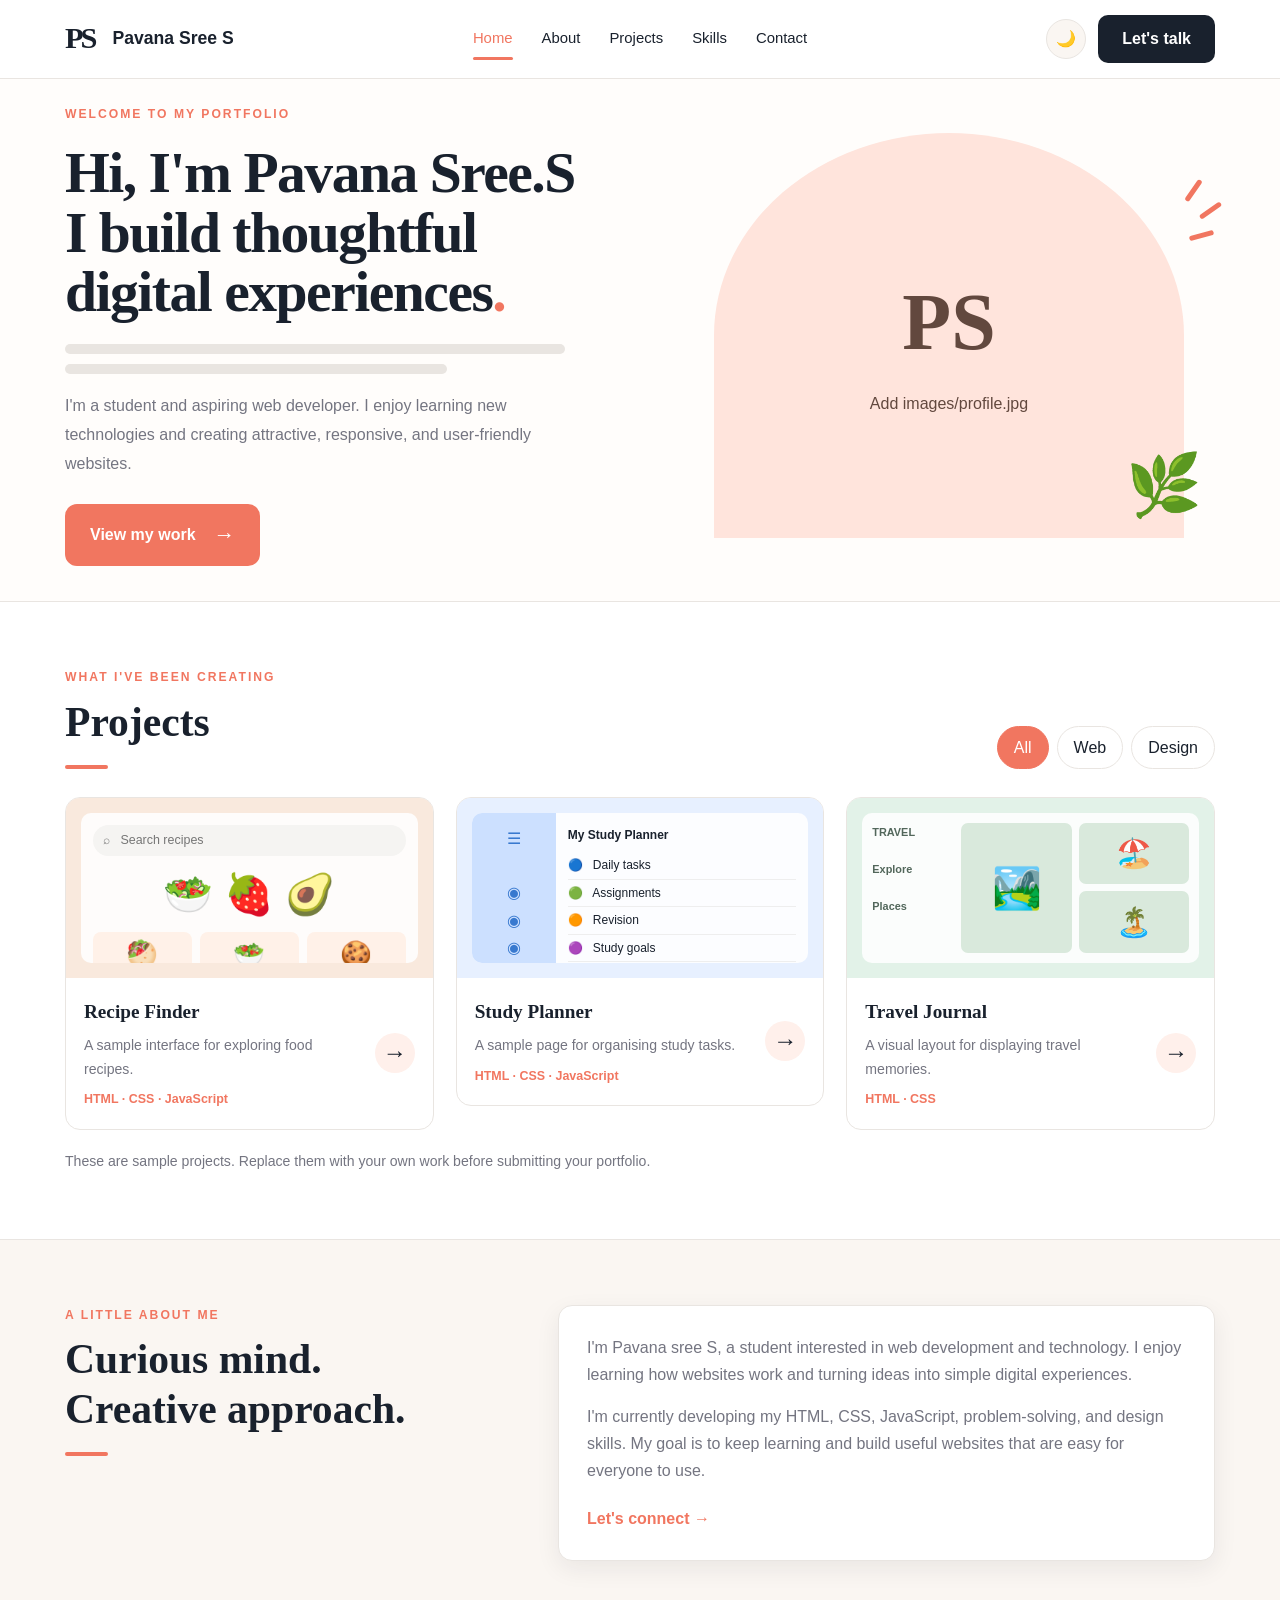
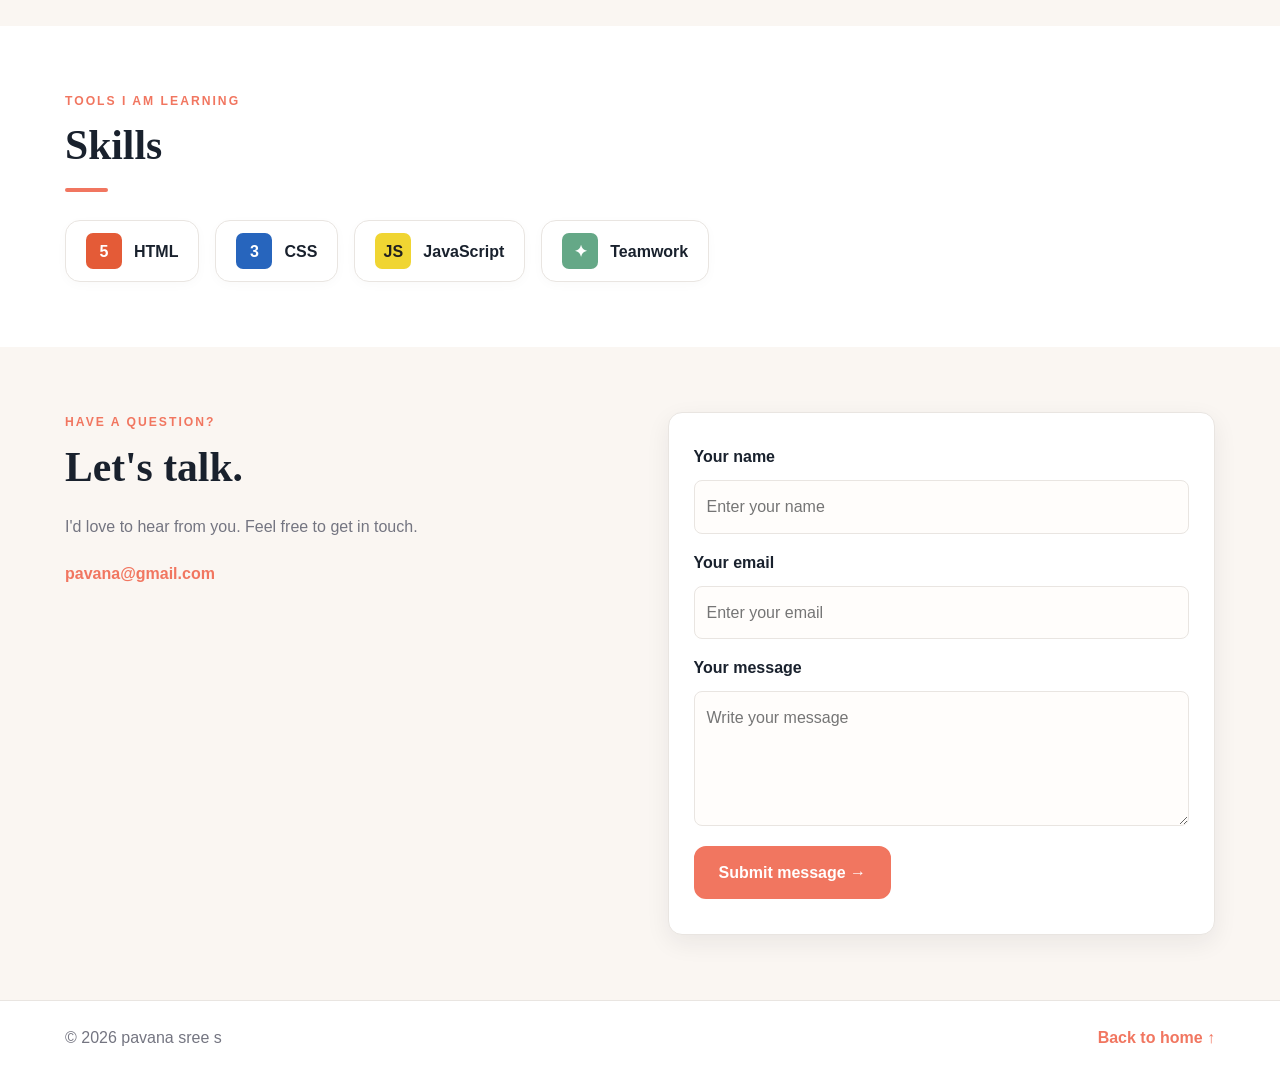
==== index.html @ 16b6152c "Add files via upload" ====
<!DOCTYPE html>
<html lang="en">
<head>
    <meta charset="UTF-8">
    <meta name="viewport" content="width=device-width, initial-scale=1.0">
    <meta name="description" content="Pavana Sree S's personal student portfolio and web development projects">
    <title>Pavana Sree| Portfolio</title>
    <link rel="stylesheet" href="style.css">
    <script src="script.js" defer></script>
</head>
<body>

    <!-- Header -->
    <header class="header">
        <nav class="navbar container">
            <a href="#home" class="brand">
                <span class="brand-mark">PS</span>
                <span>Pavana Sree S</span>
            </a>

            <button class="menu-toggle" id="menuToggle"
                    aria-label="Open navigation menu"
                    aria-expanded="false">☰</button>

            <ul class="nav-links" id="navLinks">
                <li><a href="#home" class="active">Home</a></li>
                <li><a href="#about">About</a></li>
                <li><a href="#projects">Projects</a></li>
                <li><a href="#skills">Skills</a></li>
                <li><a href="#contact">Contact</a></li>
            </ul>

            <div class="nav-actions">
                <button class="theme-toggle" id="themeToggle"
                        aria-label="Switch to dark theme">🌙</button>
                <a href="#contact" class="talk-btn">Let's talk</a>
            </div>
        </nav>
    </header>

    <main>
        <!-- Hero / Profile Section -->
        <section class="hero" id="home">
            <div class="container hero-content">
                <div class="hero-text">
                    <p class="eyebrow">WELCOME TO MY PORTFOLIO</p>

                    <h1>
                        Hi, I'm Pavana Sree.S<br>
                        I build thoughtful<br>
                        digital experiences<span class="hero-dot">.</span>
                    </h1>

                    <div class="hero-lines" aria-hidden="true">
                        <span></span>
                        <span></span>
                    </div>

                    <p class="hero-description">
                        I'm a student and aspiring web developer.
                        I enjoy learning new technologies and creating
                        attractive, responsive, and user-friendly websites.
                    </p>

                    <a href="#projects" class="work-btn">
                        View my work <span>→</span>
                    </a>
                </div>

                <div class="hero-image">
                    <div class="profile-circle"></div>

                    <img src="c:\Users\KGCAS\Documents\portfolio\portfolio image.jpeg"
                         alt="Pavana sree S's profile photo"
                         class="profile-photo"
                         onerror="this.style.display='none';
                         document.getElementById('photoFallback').hidden=false;">

                    <div class="photo-fallback" id="photoFallback" hidden>
                        <span>PS</span>
                        <p>Add images/profile.jpg</p>
                    </div>

                    <span class="decoration decoration-one"></span>
                    <span class="decoration decoration-two"></span>
                    <span class="decoration decoration-three"></span>

                    <div class="plant" aria-hidden="true">🌿</div>
                </div>
            </div>
        </section>

        <!-- Projects Section -->
        <section class="section projects-section" id="projects">
            <div class="container">
                <div class="section-heading">
                    <div>
                        <p class="eyebrow">WHAT I'VE BEEN CREATING</p>
                        <h2>Projects</h2>
                        <span class="heading-line"></span>
                    </div>

                    <div class="project-filters" aria-label="Filter projects">
                        <button class="filter-btn active"
                                data-filter="all" aria-pressed="true">All</button>
                        <button class="filter-btn"
                                data-filter="web" aria-pressed="false">Web</button>
                        <button class="filter-btn"
                                data-filter="design" aria-pressed="false">Design</button>
                    </div>
                </div>

                <div class="projects-grid">
                    <article class="project-card" data-category="web">
                        <div class="project-art recipe-art">
                            <div class="mock-window">
                                <span class="mock-search">⌕ &nbsp; Search recipes</span>
                                <div class="food-emoji">🥗 🍓 🥑</div>
                                <div class="food-row">
                                    <span>🥙</span><span>🥗</span><span>🍪</span>
                                </div>
                            </div>
                        </div>

                        <div class="project-info">
                            <div>
                                <h3>Recipe Finder</h3>
                                <p>A sample interface for exploring food recipes.</p>
                                <p class="tools">HTML · CSS · JavaScript</p>
                            </div>
                            <button class="project-arrow details-btn"
                                    aria-label="Show Recipe Finder details"
                                    aria-expanded="false">→</button>
                            <p class="extra-details" hidden>
                                I practised creating a search-style layout,
                                arranging content, and designing recipe cards.
                            </p>
                        </div>
                    </article>

                    <article class="project-card" data-category="web">
                        <div class="project-art study-art">
                            <div class="planner-window">
                                <div class="planner-sidebar">☰<br><br>◉<br>◉<br>◉</div>
                                <div class="planner-content">
                                    <span>My Study Planner</span>
                                    <p>🔵 &nbsp; Daily tasks</p>
                                    <p>🟢 &nbsp; Assignments</p>
                                    <p>🟠 &nbsp; Revision</p>
                                    <p>🟣 &nbsp; Study goals</p>
                                </div>
                            </div>
                        </div>

                        <div class="project-info">
                            <div>
                                <h3>Study Planner</h3>
                                <p>A sample page for organising study tasks.</p>
                                <p class="tools">HTML · CSS · JavaScript</p>
                            </div>
                            <button class="project-arrow details-btn"
                                    aria-label="Show Study Planner details"
                                    aria-expanded="false">→</button>
                            <p class="extra-details" hidden>
                                I practised organising information into a
                                clean dashboard-style interface.
                            </p>
                        </div>
                    </article>

                    <article class="project-card" data-category="design">
                        <div class="project-art travel-art">
                            <div class="travel-window">
                                <aside>TRAVEL<br><br>Explore<br><br>Places</aside>
                                <div class="travel-photos">
                                    <span>🏞️</span>
                                    <span>🏖️</span>
                                    <span>🏝️</span>
                                </div>
                            </div>
                        </div>

                        <div class="project-info">
                            <div>
                                <h3>Travel Journal</h3>
                                <p>A visual layout for displaying travel memories.</p>
                                <p class="tools">HTML · CSS</p>
                            </div>
                            <button class="project-arrow details-btn"
                                    aria-label="Show Travel Journal details"
                                    aria-expanded="false">→</button>
                            <p class="extra-details" hidden>
                                I practised using visual sections, spacing,
                                colors, and responsive card layouts.
                            </p>
                        </div>
                    </article>
                </div>

                <p class="project-note">
                    These are sample projects. Replace them with your own work
                    before submitting your portfolio.
                </p>
            </div>
        </section>

        <!-- About Section -->
        <section class="section about-section" id="about">
            <div class="container about-layout">
                <div>
                    <p class="eyebrow">A LITTLE ABOUT ME</p>
                    <h2>Curious mind.<br>Creative approach.</h2>
                    <span class="heading-line"></span>
                </div>

                <div class="about-card">
                    <p>
                        I'm Pavana sree S, a student interested in web development
                        and technology. I enjoy learning how websites work
                        and turning ideas into simple digital experiences.
                    </p>
                    <p>
                        I'm currently developing my HTML, CSS, JavaScript,
                        problem-solving, and design skills. My goal is to
                        keep learning and build useful websites that are
                        easy for everyone to use.
                    </p>
                    <a href="#contact" class="text-link">Let's connect →</a>
                </div>
            </div>
        </section>

        <!-- Skills Section -->
        <section class="section skills-section" id="skills">
            <div class="container">
                <p class="eyebrow">TOOLS I AM LEARNING</p>
                <h2>Skills</h2>
                <span class="heading-line"></span>

                <div class="skills-list">
                    <div class="skill-pill">
                        <span class="skill-icon html-icon">5</span>
                        <span>HTML</span>
                    </div>

                    <div class="skill-pill">
                        <span class="skill-icon css-icon">3</span>
                        <span>CSS</span>
                    </div>

                    <div class="skill-pill">
                        <span class="skill-icon js-icon">JS</span>
                        <span>JavaScript</span>
                    </div>

                    <div class="skill-pill">
                        <span class="skill-icon teamwork-icon">✦</span>
                        <span>Teamwork</span>
                    </div>
                </div>
            </div>
        </section>

        <!-- Contact Section -->
        <section class="section contact-section" id="contact">
            <div class="container contact-layout">
                <div>
                    <p class="eyebrow">HAVE A QUESTION?</p>
                    <h2>Let's talk.</h2>
                    <p class="contact-intro">
                        I'd love to hear from you. Feel free to get in touch.
                    </p>

                    <a class="email-link"
                       href="mailto:pavana@gmail.com">
                        pavana@gmail.com
                    </a>
                </div>

                <form class="contact-form" id="contactForm">
                    <label for="name">Your name</label>
                    <input id="name" name="name" type="text"
                           placeholder="Enter your name" required>

                    <label for="email">Your email</label>
                    <input id="email" name="email" type="email"
                           placeholder="Enter your email" required>

                    <label for="message">Your message</label>
                    <textarea id="message" name="message" rows="4"
                              placeholder="Write your message"
                              required></textarea>

                    <button class="work-btn" type="submit">
                        Submit message →
                    </button>

                    <p id="formMessage" role="status" aria-live="polite"></p>
                </form>
            </div>
        </section>
    </main>

    <!-- Footer -->
    <footer class="footer">
        <div class="container footer-content">
            <p>© <span id="year"></span> pavana sree s</p>
            <a href="#home">Back to home ↑</a>
        </div>
    </footer>

    <!-- Back to Top -->
    <button id="backToTop" class="back-to-top"
            aria-label="Back to top" title="Back to top">↑</button>

</body>
</html>
---- style.css ----
/* ===== COLOR SETTINGS ===== */
:root {
    --primary: #f17660;
    --primary-dark: #df624d;
    --background: #fffdfb;
    --surface: #ffffff;
    --soft: #faf6f2;
    --text: #19212d;
    --muted: #747581;
    --border: #e9e5e1;
    --shadow: 0 8px 25px rgba(32, 28, 40, 0.07);
}

* {
    margin: 0;
    padding: 0;
    box-sizing: border-box;
    scroll-behavior: smooth;
}

body {
    font-family: Arial, Helvetica, sans-serif;
    color: var(--text);
    background: var(--background);
    line-height: 1.7;
}

a {
    color: inherit;
    text-decoration: none;
}

button,
input,
textarea {
    font: inherit;
}

button,
a {
    -webkit-tap-highlight-color: transparent;
}

button:focus-visible,
a:focus-visible,
input:focus-visible,
textarea:focus-visible {
    outline: 3px solid #b5a2ff;
    outline-offset: 4px;
}

.container {
    width: min(1150px, 90%);
    margin: 0 auto;
}

.section {
    padding: 65px 0;
    scroll-margin-top: 90px;
}

.eyebrow {
    color: var(--primary);
    font-size: 0.76rem;
    font-weight: 700;
    letter-spacing: 2px;
    margin-bottom: 10px;
}

h2 {
    font-family: Georgia, "Times New Roman", serif;
    font-size: clamp(2rem, 4vw, 2.6rem);
    line-height: 1.2;
}

.heading-line {
    display: block;
    height: 4px;
    width: 43px;
    border-radius: 10px;
    background: var(--primary);
    margin-top: 17px;
}

/* ===== HEADER AND NAVIGATION ===== */
.header {
    position: sticky;
    top: 0;
    z-index: 100;
    background: var(--surface);
    border-bottom: 1px solid var(--border);
}

.navbar {
    min-height: 78px;
    display: flex;
    align-items: center;
    justify-content: space-between;
    gap: 20px;
}

.brand {
    display: flex;
    align-items: center;
    gap: 13px;
    font-weight: 700;
    font-size: 1.1rem;
    white-space: nowrap;
}

.brand-mark {
    font-family: Georgia, serif;
    font-size: 1.9rem;
    letter-spacing: -3px;
    padding-right: 5px;
}

.nav-links {
    display: flex;
    align-items: center;
    gap: 29px;
    list-style: none;
}

.nav-links a {
    position: relative;
    display: inline-block;
    color: var(--text);
    font-size: 0.93rem;
    padding: 10px 0;
    transition: color 0.2s;
}

.nav-links a:hover,
.nav-links a.active {
    color: var(--primary);
}

.nav-links a.active::after {
    content: "";
    position: absolute;
    left: 0;
    bottom: 2px;
    width: 100%;
    height: 3px;
    background: var(--primary);
    border-radius: 5px;
}

.nav-actions {
    display: flex;
    align-items: center;
    gap: 12px;
}

.theme-toggle {
    width: 40px;
    height: 40px;
    border: 1px solid var(--border);
    background: var(--soft);
    border-radius: 50%;
    cursor: pointer;
}

.talk-btn {
    display: inline-block;
    background: var(--text);
    color: white;
    padding: 10px 24px;
    border-radius: 10px;
    font-weight: 600;
    white-space: nowrap;
}

.talk-btn:hover {
    background: var(--primary);
}

.menu-toggle {
    display: none;
    border: 1px solid var(--border);
    border-radius: 8px;
    background: var(--soft);
    color: var(--text);
    padding: 7px 12px;
    cursor: pointer;
}

/* ===== HERO / PROFILE ===== */
.hero {
    padding: 25px 0 35px;
    overflow: hidden;
    background: var(--background);
}

.hero-content {
    display: grid;
    grid-template-columns: 1.05fr 0.95fr;
    align-items: center;
    gap: 30px;
    min-height: 390px;
}

.hero-text {
    position: relative;
    z-index: 2;
}

.hero-text h1 {
    font-family: Georgia, "Times New Roman", serif;
    font-size: clamp(2.5rem, 4.5vw, 4rem);
    line-height: 1.04;
    letter-spacing: -1.5px;
    margin: 18px 0;
    color: var(--text);
}

.hero-dot {
    color: var(--primary);
}

.hero-lines {
    display: flex;
    flex-direction: column;
    gap: 10px;
    margin: 22px 0 15px;
}

.hero-lines span {
    display: block;
    height: 10px;
    background: var(--border);
    border-radius: 10px;
}

.hero-lines span:first-child {
    width: 85%;
}

.hero-lines span:last-child {
    width: 65%;
}

.hero-description {
    max-width: 480px;
    color: var(--muted);
    margin: 18px 0 25px;
    line-height: 1.8;
}

.work-btn {
    display: inline-flex;
    align-items: center;
    justify-content: center;
    gap: 18px;
    border: 2px solid var(--primary);
    border-radius: 12px;
    background: var(--primary);
    color: white;
    padding: 11px 23px;
    font-weight: 700;
    cursor: pointer;
    transition: background 0.2s, transform 0.2s;
}

.work-btn:hover {
    background: var(--primary-dark);
    border-color: var(--primary-dark);
    transform: translateY(-2px);
}

.work-btn span {
    font-size: 1.35rem;
}

.hero-image {
    position: relative;
    justify-self: center;
    width: min(100%, 470px);
    height: 405px;
    overflow: visible;
}

.profile-circle {
    position: absolute;
    inset: 0;
    border-radius: 50% 50% 0 0;
    background: #ffe4dc;
}

.profile-photo {
    position: absolute;
    bottom: 0;
    left: 50%;
    transform: translateX(-50%);
    width: 100%;
    height: 100%;
    object-fit: cover;
    object-position: center top;
    border-radius: 50% 50% 0 0;
}

.photo-fallback {
    position: absolute;
    inset: 0;
    z-index: 2;
    display: flex;
    flex-direction: column;
    justify-content: center;
    align-items: center;
    text-align: center;
    border-radius: 50% 50% 0 0;
    color: #62483e;
}

.photo-fallback[hidden] {
    display: none;
}

.photo-fallback span {
    font-family: Georgia, serif;
    font-size: 5rem;
    font-weight: bold;
}

.decoration {
    position: absolute;
    top: 45px;
    right: -12px;
    width: 5px;
    height: 25px;
    border-radius: 5px;
    background: var(--primary);
    transform: rotate(35deg);
}

.decoration-two {
    top: 65px;
    right: -29px;
    transform: rotate(55deg);
}

.decoration-three {
    top: 90px;
    right: -20px;
    transform: rotate(75deg);
}

.plant {
    position: absolute;
    right: -18px;
    bottom: 0;
    font-size: 3.8rem;
    z-index: 3;
}

/* ===== PROJECTS ===== */
.projects-section {
    background: var(--surface);
    border-top: 1px solid var(--border);
    border-bottom: 1px solid var(--border);
}

.section-heading {
    display: flex;
    align-items: end;
    justify-content: space-between;
    flex-wrap: wrap;
    gap: 20px;
    margin-bottom: 28px;
}

.section-heading h2,
.skills-section h2 {
    margin-top: 4px;
}

.project-filters {
    display: flex;
    flex-wrap: wrap;
    gap: 8px;
}

.filter-btn {
    padding: 7px 16px;
    border: 1px solid var(--border);
    border-radius: 25px;
    color: var(--text);
    background: var(--surface);
    cursor: pointer;
}

.filter-btn:hover,
.filter-btn.active {
    background: var(--primary);
    color: white;
    border-color: var(--primary);
}

.projects-grid {
    display: grid;
    grid-template-columns: repeat(3, minmax(0, 1fr));
    gap: 22px;
    align-items: start;
}

.project-card {
    min-width: 0;
    overflow: hidden;
    border-radius: 15px;
    background: var(--surface);
    border: 1px solid var(--border);
    transition: transform 0.2s, box-shadow 0.2s;
}

.project-card:hover {
    transform: translateY(-4px);
    box-shadow: var(--shadow);
}

.project-card[hidden] {
    display: none;
}

.project-art {
    height: 180px;
    padding: 15px;
    display: grid;
    place-items: center;
    overflow: hidden;
}

.recipe-art {
    background: #f9e9dd;
}

.study-art {
    background: #e7f0ff;
}

.travel-art {
    background: #e2f2e8;
}

.mock-window,
.planner-window,
.travel-window {
    width: 100%;
    height: 100%;
    background: rgba(255, 255, 255, 0.88);
    border-radius: 10px;
    overflow: hidden;
}

.mock-window {
    padding: 12px;
}

.mock-search {
    display: block;
    padding: 5px 10px;
    color: #767676;
    background: #f5f4f2;
    border-radius: 20px;
    font-size: 0.78rem;
}

.food-emoji {
    font-size: 2.5rem;
    text-align: center;
    padding: 4px;
}

.food-row {
    display: flex;
    justify-content: space-between;
    gap: 8px;
}

.food-row span {
    display: grid;
    place-items: center;
    flex: 1;
    min-height: 45px;
    background: #fff1e8;
    border-radius: 8px;
    font-size: 1.6rem;
}

.planner-window {
    display: flex;
}

.planner-sidebar {
    width: 25%;
    padding: 12px 8px;
    color: #3879cf;
    background: #cce0ff;
    text-align: center;
}

.planner-content {
    flex: 1;
    padding: 12px;
    font-size: 0.75rem;
}

.planner-content > span {
    display: block;
    font-weight: bold;
    margin-bottom: 7px;
}

.planner-content p {
    padding: 3px 0;
    border-bottom: 1px solid #eeeeee;
}

.travel-window {
    display: flex;
    padding: 10px;
    gap: 10px;
}

.travel-window aside {
    width: 25%;
    color: #52675b;
    font-size: 0.68rem;
    font-weight: bold;
}

.travel-photos {
    flex: 1;
    display: grid;
    grid-template-columns: 1fr 1fr;
    grid-template-rows: 1fr 1fr;
    gap: 7px;
}

.travel-photos span {
    display: grid;
    place-items: center;
    border-radius: 7px;
    background: #d9e9dc;
    font-size: 1.8rem;
}

.travel-photos span:first-child {
    grid-row: span 2;
    font-size: 2.5rem;
}

.project-info {
    display: grid;
    grid-template-columns: minmax(0, 1fr) auto;
    gap: 10px;
    align-items: center;
    padding: 18px;
}

.project-info h3 {
    font-family: Georgia, "Times New Roman", serif;
    font-size: 1.2rem;
    margin-bottom: 5px;
}

.project-info p {
    color: var(--muted);
    font-size: 0.88rem;
}

.project-info .tools {
    color: var(--primary);
    font-size: 0.78rem;
    font-weight: bold;
    margin-top: 8px;
}

.project-arrow {
    width: 40px;
    height: 40px;
    flex-shrink: 0;
    border: none;
    border-radius: 50%;
    background: #fff0eb;
    color: var(--text);
    font-size: 1.5rem;
    cursor: pointer;
}

.project-arrow:hover {
    background: var(--primary);
    color: white;
}

.extra-details {
    grid-column: 1 / -1;
    padding-top: 10px;
    border-top: 1px solid var(--border);
}

.project-note {
    margin-top: 20px;
    color: var(--muted);
    font-size: 0.88rem;
}

/* ===== ABOUT ===== */
.about-section {
    background: var(--soft);
}

.about-layout {
    display: grid;
    grid-template-columns: 0.8fr 1.2fr;
    gap: 55px;
    align-items: start;
}

.about-layout h2 {
    margin-bottom: 10px;
}

.about-card {
    padding: 28px;
    border: 1px solid var(--border);
    background: var(--surface);
    border-radius: 14px;
    box-shadow: var(--shadow);
}

.about-card p {
    color: var(--muted);
    margin-bottom: 15px;
}

.text-link {
    display: inline-block;
    margin-top: 5px;
    color: var(--primary);
    font-weight: bold;
}

/* ===== SKILLS ===== */
.skills-section {
    background: var(--surface);
}

.skills-section .heading-line {
    margin-bottom: 28px;
}

.skills-list {
    display: flex;
    flex-wrap: wrap;
    gap: 16px;
}

.skill-pill {
    display: inline-flex;
    align-items: center;
    gap: 12px;
    padding: 12px 20px;
    border: 1px solid var(--border);
    border-radius: 15px;
    background: var(--surface);
    font-weight: bold;
    box-shadow: 0 3px 12px rgba(0, 0, 0, 0.025);
}

.skill-icon {
    width: 36px;
    height: 36px;
    display: grid;
    place-items: center;
    border-radius: 7px;
    color: white;
    font-weight: bold;
}

.html-icon {
    background: #e45b37;
}

.css-icon {
    background: #2765bd;
}

.js-icon {
    background: #f0d532;
    color: #202020;
}

.teamwork-icon {
    background: #65a887;
}

/* ===== CONTACT ===== */
.contact-section {
    background: var(--soft);
}

.contact-layout {
    display: grid;
    grid-template-columns: 1fr 1fr;
    gap: 55px;
    align-items: start;
}

.contact-intro {
    color: var(--muted);
    margin: 20px 0;
}

.email-link {
    color: var(--primary);
    font-weight: bold;
    overflow-wrap: anywhere;
}

.contact-form {
    display: grid;
    gap: 10px;
    padding: 25px;
    background: var(--surface);
    border: 1px solid var(--border);
    border-radius: 14px;
    box-shadow: var(--shadow);
}

.contact-form label {
    font-weight: bold;
    margin-top: 5px;
}

.contact-form input,
.contact-form textarea {
    width: 100%;
    min-width: 0;
    padding: 12px;
    color: var(--text);
    background: var(--background);
    border: 1px solid var(--border);
    border-radius: 8px;
}

.contact-form textarea {
    resize: vertical;
}

.contact-form .work-btn {
    justify-self: start;
    margin-top: 10px;
}

#formMessage {
    color: var(--primary);
    font-size: 0.9rem;
}

/* ===== FOOTER ===== */
.footer {
    padding: 23px 0;
    background: var(--surface);
    border-top: 1px solid var(--border);
}

.footer-content {
    display: flex;
    align-items: center;
    justify-content: space-between;
    gap: 15px;
}

.footer p {
    color: var(--muted);
}

.footer a {
    color: var(--primary);
    font-weight: bold;
}

/* ===== BACK TO TOP ===== */
.back-to-top {
    position: fixed;
    right: 22px;
    bottom: 22px;
    z-index: 99;
    width: 48px;
    height: 48px;
    display: grid;
    place-items: center;
    border: none;
    border-radius: 50%;
    background: var(--primary);
    color: white;
    font-size: 1.6rem;
    cursor: pointer;
    box-shadow: var(--shadow);
    opacity: 0;
    visibility: hidden;
    transform: translateY(10px);
    transition: opacity 0.2s, transform 0.2s;
}

.back-to-top.show {
    opacity: 1;
    visibility: visible;
    transform: translateY(0);
}

.back-to-top:hover {
    background: var(--primary-dark);
}

/* ===== DARK THEME ===== */
body.dark-theme {
    --background: #171720;
    --surface: #22222e;
    --soft: #1c1c28;
    --text: #f4f1f7;
    --muted: #c0bdcb;
    --border: #3a3948;
    --shadow: 0 8px 25px rgba(0, 0, 0, 0.18);
}

body.dark-theme .hero {
    background: var(--background);
}

body.dark-theme .profile-circle {
    background: #453039;
}

body.dark-theme .hero-lines span {
    background: #393744;
}

body.dark-theme .project-art {
    filter: brightness(0.9);
}

body.dark-theme .project-arrow {
    background: #39313b;
    color: white;
}

/* ===== TABLET ===== */
@media (max-width: 900px) {
    .nav-links {
        gap: 15px;
    }

    .hero-content {
        grid-template-columns: 1.1fr 0.9fr;
        gap: 20px;
    }

    .hero-text h1 {
        font-size: clamp(2.2rem, 5vw, 3.3rem);
    }

    .hero-image {
        height: 330px;
    }

    .projects-grid {
        grid-template-columns: repeat(2, minmax(0, 1fr));
    }

    .about-layout,
    .contact-layout {
        gap: 30px;
    }
}

/* ===== MOBILE ===== */
@media (max-width: 650px) {
    .container {
        width: 90%;
    }

    .section {
        padding: 50px 0;
    }

    .navbar {
        min-height: 70px;
        flex-wrap: wrap;
        gap: 10px;
        padding: 10px 0;
    }

    .brand {
        font-size: 1rem;
        gap: 8px;
    }

    .brand-mark {
        font-size: 1.6rem;
    }

    .menu-toggle {
        display: inline-block;
        margin-left: auto;
    }

    .nav-actions {
        gap: 7px;
    }

    .talk-btn {
        display: none;
    }

    .nav-links {
        order: 4;
        display: none;
        flex-direction: column;
        align-items: stretch;
        width: 100%;
        gap: 0;
        padding: 8px 0;
        border-top: 1px solid var(--border);
    }

    .nav-links.open {
        display: flex;
    }

    .nav-links a {
        display: block;
        padding: 10px 5px;
    }

    .nav-links a.active::after {
        display: none;
    }

    .hero {
        padding: 28px 0 40px;
    }

    .hero-content {
        grid-template-columns: 1fr;
        gap: 28px;
    }

    .hero-image {
        grid-row: 1;
        width: min(100%, 300px);
        height: 285px;
    }

    .hero-text h1 {
        font-size: clamp(2.1rem, 8.5vw, 3.1rem);
        letter-spacing: -1px;
    }

    .hero-description {
        font-size: 0.95rem;
    }

    .decoration {
        right: -5px;
    }

    .decoration-two {
        right: -18px;
    }

    .decoration-three {
        right: -12px;
    }

    .plant {
        right: -12px;
        font-size: 2.8rem;
    }

    .section-heading {
        align-items: start;
        flex-direction: column;
    }

    .projects-grid {
        grid-template-columns: 1fr;
    }

    .project-art {
        height: 190px;
    }

    .about-layout,
    .contact-layout {
        grid-template-columns: 1fr;
        gap: 25px;
    }

    .about-card,
    .contact-form {
        padding: 20px;
    }

    .skills-list {
        gap: 10px;
    }

    .skill-pill {
        padding: 9px 12px;
        gap: 8px;
        font-size: 0.9rem;
    }

    .skill-icon {
        width: 31px;
        height: 31px;
    }

    .footer-content {
        flex-direction: column;
        text-align: center;
    }
}

/* ===== SMALL MOBILE ===== */
@media (max-width: 360px) {
    .brand {
        font-size: 0.9rem;
    }

    .theme-toggle {
        width: 35px;
        height: 35px;
    }

    .hero-text h1 {
        font-size: 2rem;
    }

    .project-info {
        padding: 13px;
    }
}

/* ===== REDUCED MOTION ===== */
@media (prefers-reduced-motion: reduce) {
    *,
    *::before,
    *::after {
        scroll-behavior: auto !important;
        transition: none !important;
        animation: none !important;
    }
}
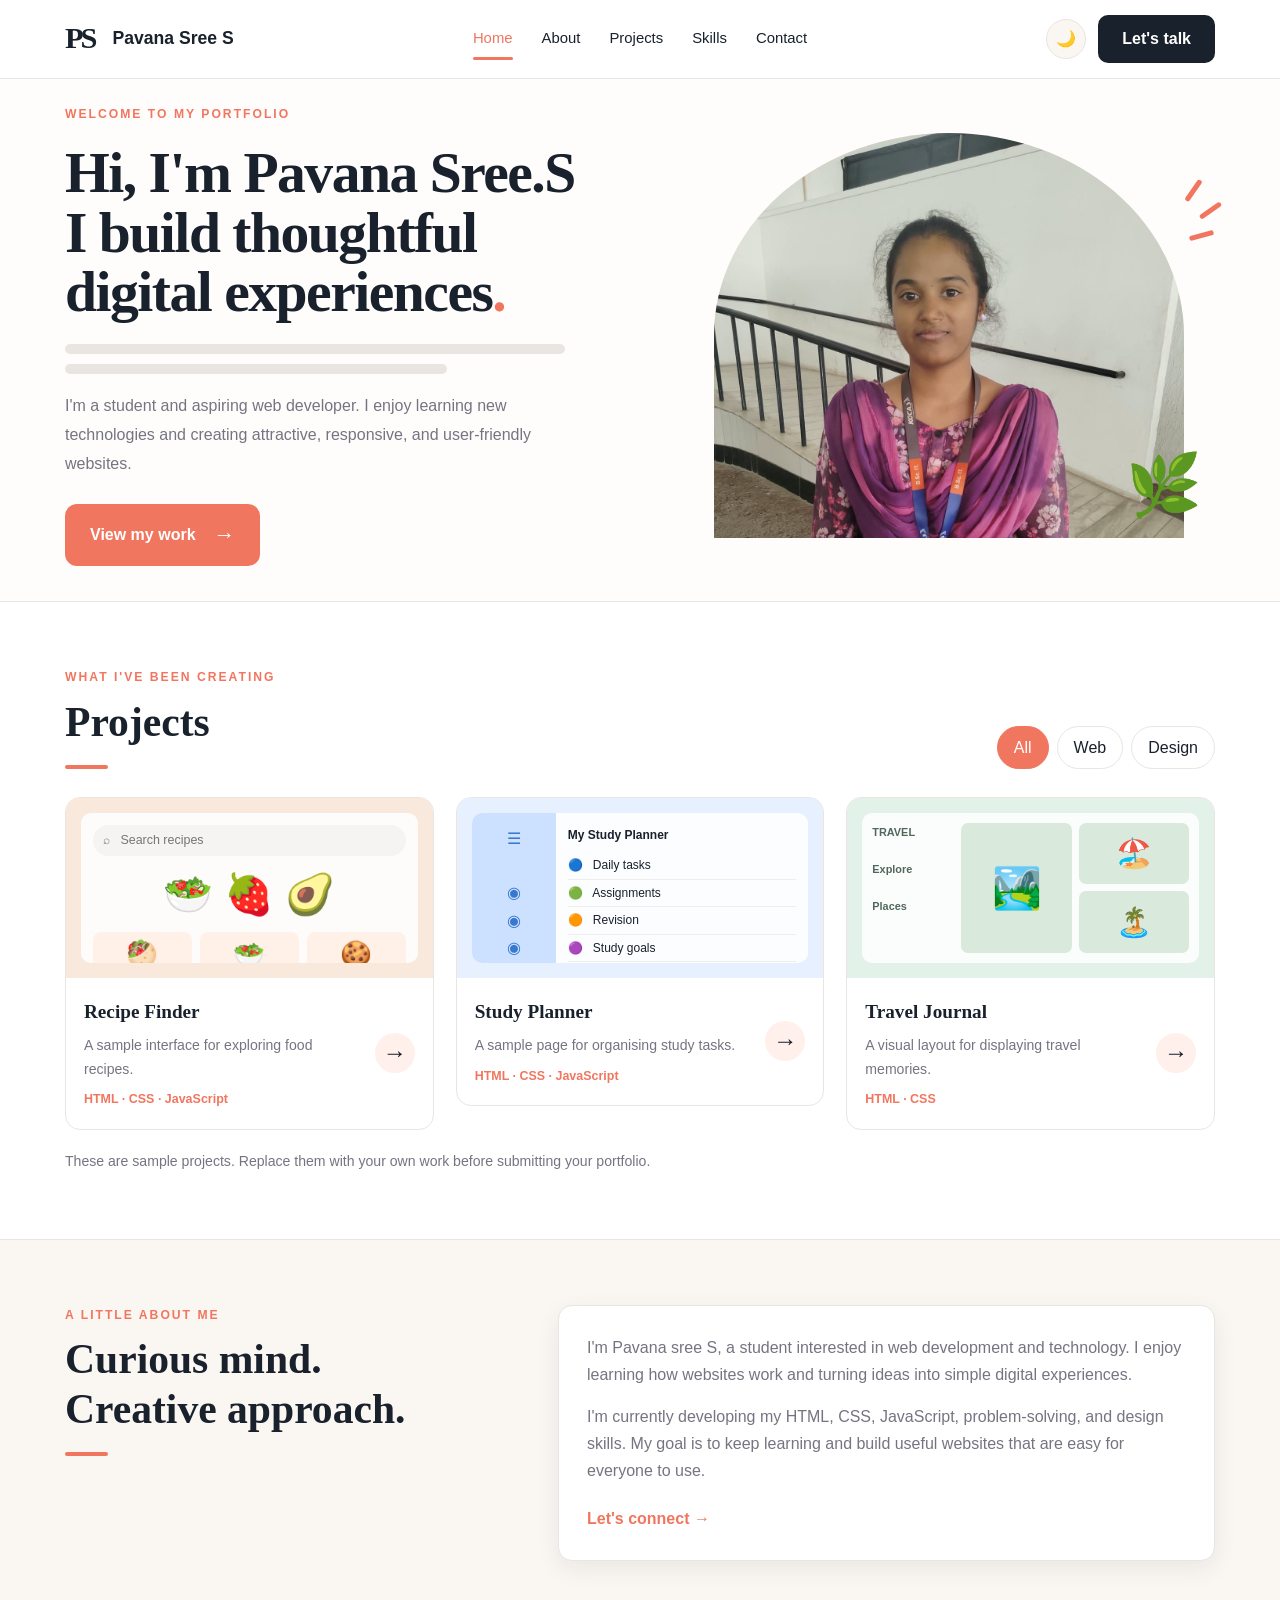
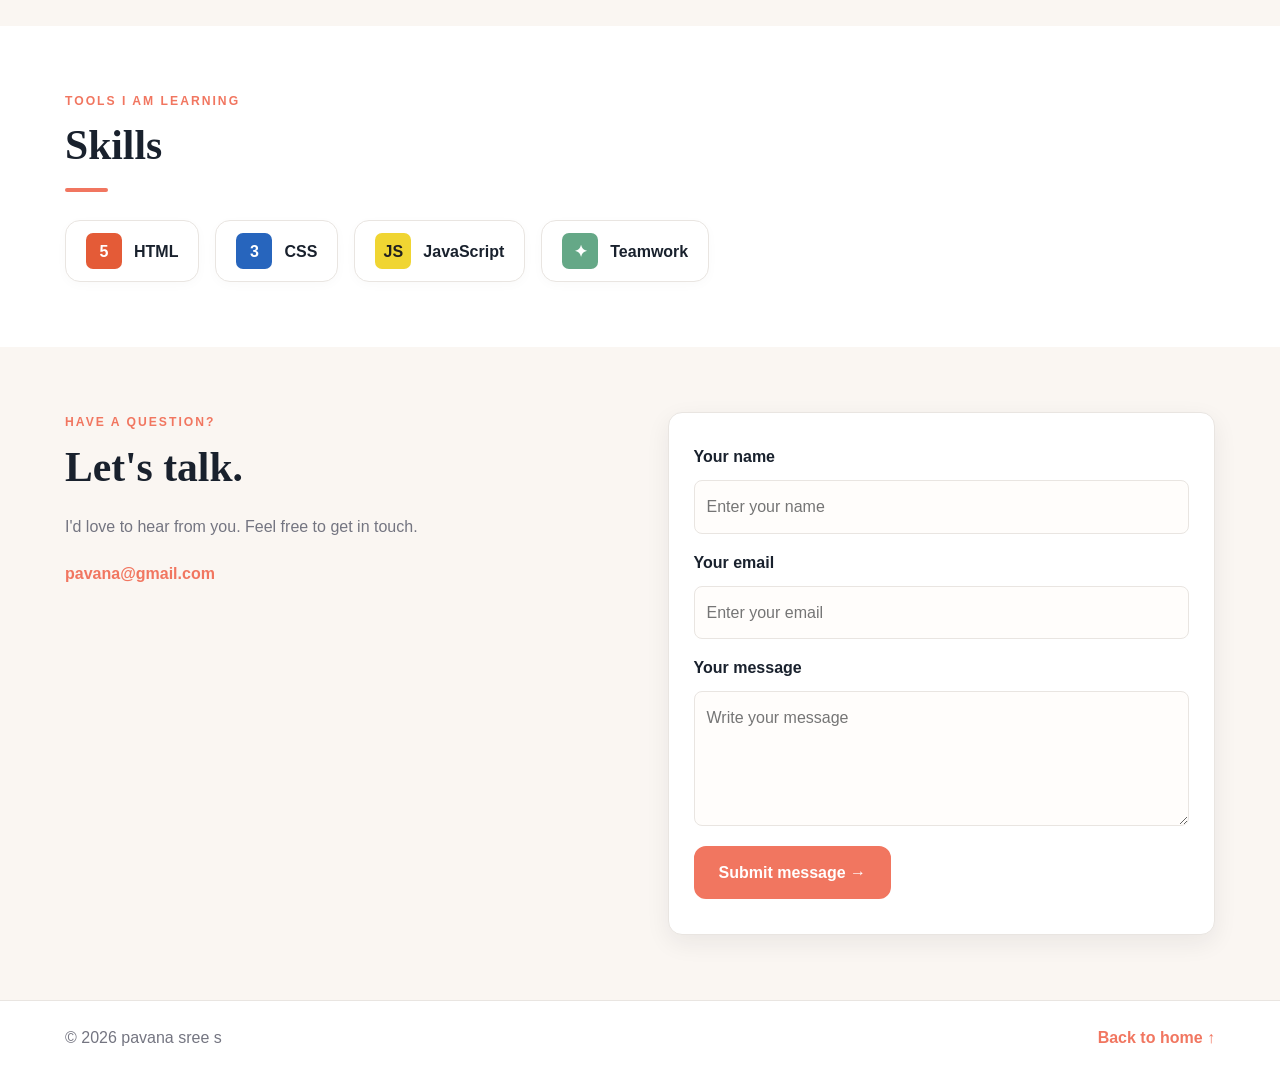
==== commit e5a3e71e: "Add files via upload" ====
--- a/index.html
+++ b/index.html
@@ -70,7 +70,7 @@
                 <div class="hero-image">
                     <div class="profile-circle"></div>
 
-                    <img src="c:\Users\KGCAS\Documents\portfolio\portfolio image.jpeg"
+                    <img src="portfolio image.jpeg"
                          alt="Pavana sree S's profile photo"
                          class="profile-photo"
                          onerror="this.style.display='none';
@@ -236,7 +236,6 @@
                 <p class="eyebrow">TOOLS I AM LEARNING</p>
                 <h2>Skills</h2>
                 <span class="heading-line"></span>
-
                 <div class="skills-list">
                     <div class="skill-pill">
                         <span class="skill-icon html-icon">5</span>
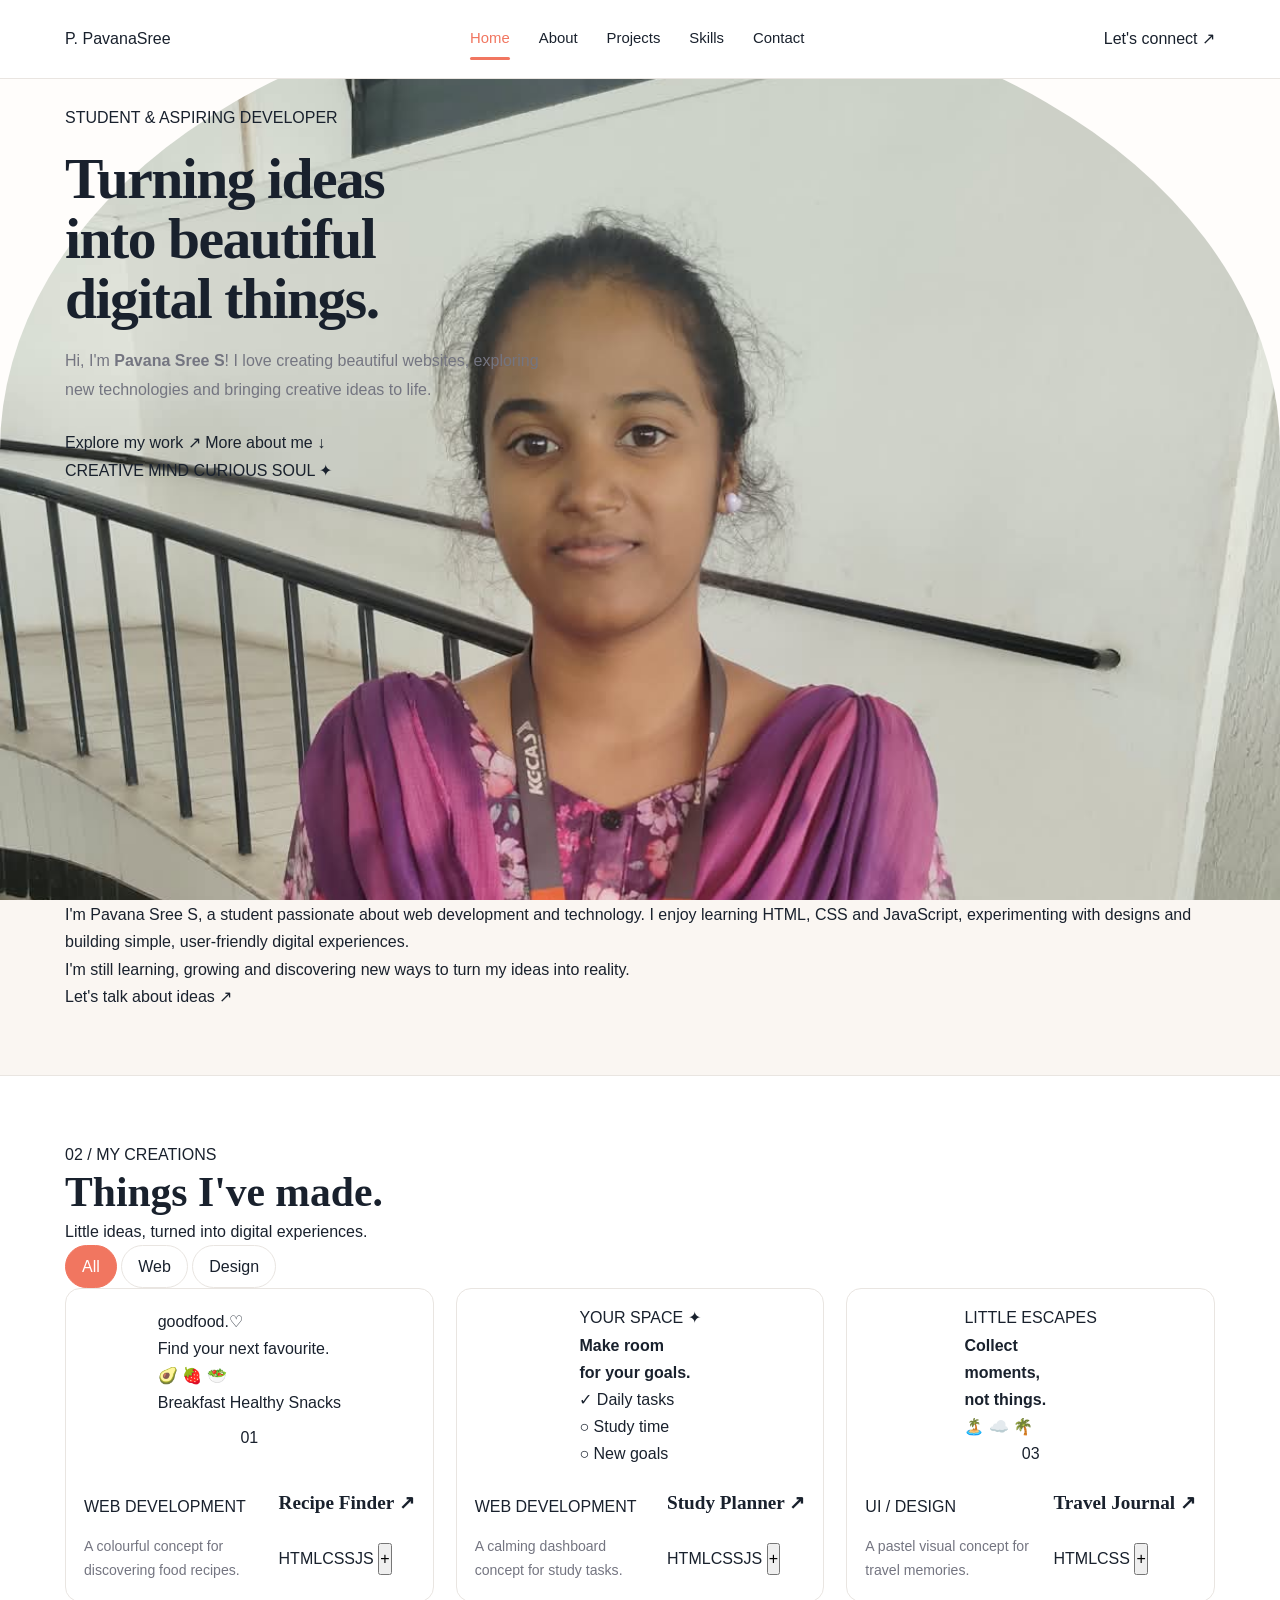
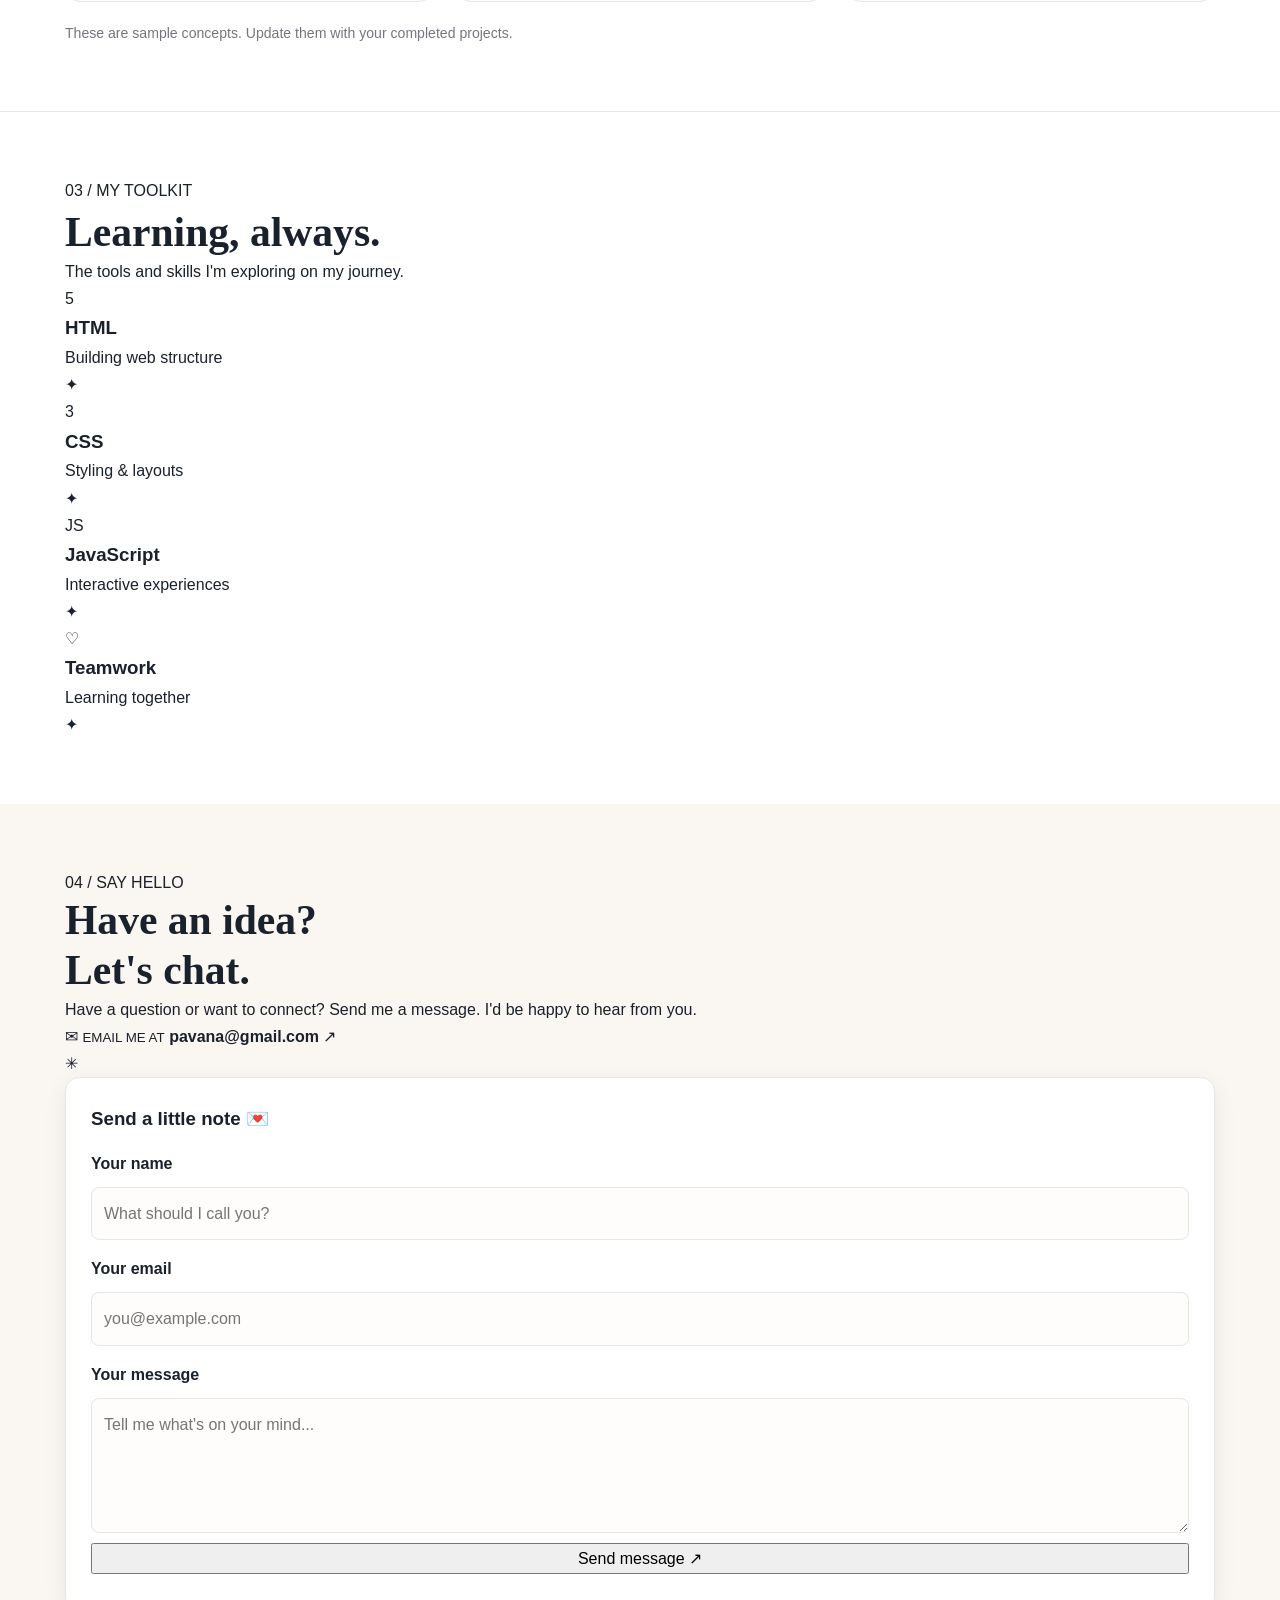
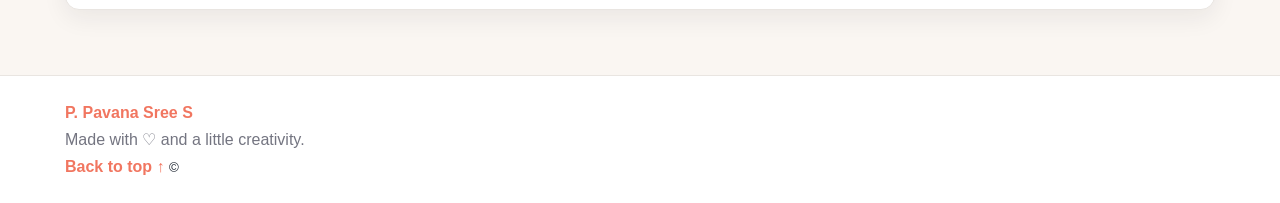
==== commit 3c7648bb: "Update index.html" ====
--- a/index.html
+++ b/index.html
@@ -1,26 +1,26 @@
+
 <!DOCTYPE html>
 <html lang="en">
 <head>
     <meta charset="UTF-8">
     <meta name="viewport" content="width=device-width, initial-scale=1.0">
-    <meta name="description" content="Pavana Sree S's personal student portfolio and web development projects">
-    <title>Pavana Sree| Portfolio</title>
+    <meta name="description" content="Pavana Sree S - Creative Web Developer Portfolio">
+    <title>Pavana Sree S | Creative Portfolio</title>
     <link rel="stylesheet" href="style.css">
     <script src="script.js" defer></script>
 </head>
 <body>
 
-    <!-- Header -->
+    <!-- Navigation -->
     <header class="header">
         <nav class="navbar container">
-            <a href="#home" class="brand">
-                <span class="brand-mark">PS</span>
-                <span>Pavana Sree S</span>
+            <a href="#home" class="logo">
+                <span class="logo-icon">P.</span>
+                <span>Pavana<span class="logo-light">Sree</span></span>
             </a>
 
             <button class="menu-toggle" id="menuToggle"
-                    aria-label="Open navigation menu"
-                    aria-expanded="false">☰</button>
+                    aria-label="Open menu" aria-expanded="false">☰</button>
 
             <ul class="nav-links" id="navLinks">
                 <li><a href="#home" class="active">Home</a></li>
@@ -30,77 +30,136 @@
                 <li><a href="#contact">Contact</a></li>
             </ul>
 
-            <div class="nav-actions">
-                <button class="theme-toggle" id="themeToggle"
-                        aria-label="Switch to dark theme">🌙</button>
-                <a href="#contact" class="talk-btn">Let's talk</a>
-            </div>
+            <a href="#contact" class="nav-cta">Let's connect ↗</a>
         </nav>
     </header>
 
     <main>
-        <!-- Hero / Profile Section -->
+        <!-- Hero -->
         <section class="hero" id="home">
-            <div class="container hero-content">
+            <div class="blob blob-one"></div>
+            <div class="blob blob-two"></div>
+
+            <div class="container hero-grid">
                 <div class="hero-text">
-                    <p class="eyebrow">WELCOME TO MY PORTFOLIO</p>
+                    <div class="availability">
+                        <span class="status-dot"></span>
+                        STUDENT & ASPIRING DEVELOPER
+                    </div>
 
                     <h1>
-                        Hi, I'm Pavana Sree.S<br>
-                        I build thoughtful<br>
-                        digital experiences<span class="hero-dot">.</span>
+                        Turning ideas<br>
+                        into <span class="gradient-text">beautiful</span><br>
+                        digital things<span class="purple-dot">.</span>
                     </h1>
 
-                    <div class="hero-lines" aria-hidden="true">
-                        <span></span>
-                        <span></span>
-                    </div>
-
                     <p class="hero-description">
-                        I'm a student and aspiring web developer.
-                        I enjoy learning new technologies and creating
-                        attractive, responsive, and user-friendly websites.
-                    </p>
-
-                    <a href="#projects" class="work-btn">
-                        View my work <span>→</span>
-                    </a>
-                </div>
-
-                <div class="hero-image">
-                    <div class="profile-circle"></div>
-
-                    <img src="portfolio image.jpeg"
-                         alt="Pavana sree S's profile photo"
-                         class="profile-photo"
-                         onerror="this.style.display='none';
-                         document.getElementById('photoFallback').hidden=false;">
-
-                    <div class="photo-fallback" id="photoFallback" hidden>
-                        <span>PS</span>
-                        <p>Add images/profile.jpg</p>
-                    </div>
-
-                    <span class="decoration decoration-one"></span>
-                    <span class="decoration decoration-two"></span>
-                    <span class="decoration decoration-three"></span>
-
-                    <div class="plant" aria-hidden="true">🌿</div>
-                </div>
-            </div>
-        </section>
-
-        <!-- Projects Section -->
+                        Hi, I'm <strong>Pavana Sree S</strong>! I love creating
+                        beautiful websites, exploring new technologies and
+                        bringing creative ideas to life.
+                    </p>
+
+                    <div class="hero-buttons">
+                        <a href="#projects" class="primary-btn">
+                            Explore my work <span>↗</span>
+                        </a>
+                        <a href="#about" class="secondary-btn">More about me ↓</a>
+                    </div>
+
+                    <div class="hero-social">
+                        <span>CREATIVE MIND</span>
+                        <span class="social-line"></span>
+                        <span>CURIOUS SOUL ✦</span>
+                    </div>
+                </div>
+
+                <div class="hero-visual">
+                    <div class="photo-backdrop"></div>
+                    <div class="photo-frame">
+                        <img src="portfolio image.jpeg"
+                             alt="Pavana Sree S"
+                             class="profile-photo"
+                             onerror="this.style.display='none';document.getElementById('photoFallback').hidden=false;">
+
+                        <div class="photo-fallback" id="photoFallback" hidden>
+                            <span>PS</span>
+                            <p>Add your profile photo</p>
+                        </div>
+                    </div>
+
+                    <div class="floating-card card-top">
+                        <span class="float-icon">✿</span>
+                        <div>
+                            <strong>Creative</strong>
+                            <small>by nature</small>
+                        </div>
+                    </div>
+
+                    <div class="floating-card card-bottom">
+                        <span class="float-icon blue-icon">✦</span>
+                        <div>
+                            <strong>Always learning</strong>
+                            <small>One step at a time</small>
+                        </div>
+                    </div>
+
+                    <span class="sparkle sparkle-one">✦</span>
+                    <span class="sparkle sparkle-two">✳</span>
+                </div>
+            </div>
+
+            <div class="hero-bottom container">
+                <span>WEB DEVELOPMENT</span>
+                <span>✦</span>
+                <span>FRONTEND DESIGN</span>
+                <span>✦</span>
+                <span>CREATIVE THINKING</span>
+            </div>
+        </section>
+
+        <!-- About -->
+        <section class="section about-section" id="about">
+            <div class="container about-grid">
+                <div class="section-intro">
+                    <span class="section-tag">01 / ABOUT ME</span>
+                    <h2>A little bit<br>about <span class="gradient-text">me.</span></h2>
+                    <div class="deco-line"></div>
+                </div>
+
+                <div class="about-content">
+                    <p class="about-lead">
+                        I believe every great website begins with a little
+                        curiosity and a creative idea.
+                    </p>
+                    <p>
+                        I'm Pavana Sree S, a student passionate about web
+                        development and technology. I enjoy learning HTML,
+                        CSS and JavaScript, experimenting with designs and
+                        building simple, user-friendly digital experiences.
+                    </p>
+                    <p>
+                        I'm still learning, growing and discovering new ways
+                        to turn my ideas into reality.
+                    </p>
+
+                    <a href="#contact" class="text-button">Let's talk about ideas ↗</a>
+                </div>
+            </div>
+        </section>
+
+        <!-- Projects -->
         <section class="section projects-section" id="projects">
             <div class="container">
-                <div class="section-heading">
+                <div class="projects-heading">
                     <div>
-                        <p class="eyebrow">WHAT I'VE BEEN CREATING</p>
-                        <h2>Projects</h2>
-                        <span class="heading-line"></span>
-                    </div>
-
-                    <div class="project-filters" aria-label="Filter projects">
+                        <span class="section-tag">02 / MY CREATIONS</span>
+                        <h2>Things I've <span class="gradient-text">made.</span></h2>
+                        <p class="section-subtitle">
+                            Little ideas, turned into digital experiences.
+                        </p>
+                    </div>
+
+                    <div class="filters">
                         <button class="filter-btn active"
                                 data-filter="all" aria-pressed="true">All</button>
                         <button class="filter-btn"
@@ -112,186 +171,175 @@
 
                 <div class="projects-grid">
                     <article class="project-card" data-category="web">
-                        <div class="project-art recipe-art">
-                            <div class="mock-window">
-                                <span class="mock-search">⌕ &nbsp; Search recipes</span>
-                                <div class="food-emoji">🥗 🍓 🥑</div>
-                                <div class="food-row">
-                                    <span>🥙</span><span>🥗</span><span>🍪</span>
+                        <div class="project-art art-pink">
+                            <div class="recipe-mock">
+                                <div class="mock-top">
+                                    <span>goodfood.</span><span>♡</span>
                                 </div>
-                            </div>
+                                <p>Find your next favourite.</p>
+                                <div class="recipe-food">🥑 🍓 🥗</div>
+                                <div class="mock-chips">
+                                    <span>Breakfast</span>
+                                    <span>Healthy</span>
+                                    <span>Snacks</span>
+                                </div>
+                            </div>
+                            <span class="art-number">01</span>
                         </div>
 
                         <div class="project-info">
-                            <div>
-                                <h3>Recipe Finder</h3>
-                                <p>A sample interface for exploring food recipes.</p>
-                                <p class="tools">HTML · CSS · JavaScript</p>
-                            </div>
-                            <button class="project-arrow details-btn"
-                                    aria-label="Show Recipe Finder details"
-                                    aria-expanded="false">→</button>
+                            <div class="project-meta">WEB DEVELOPMENT</div>
+                            <h3>Recipe Finder <span>↗</span></h3>
+                            <p>A colourful concept for discovering food recipes.</p>
+                            <div class="project-bottom">
+                                <span>HTML</span><span>CSS</span><span>JS</span>
+                                <button class="details-btn" aria-expanded="false"
+                                        aria-label="Show Recipe Finder details">+</button>
+                            </div>
                             <p class="extra-details" hidden>
-                                I practised creating a search-style layout,
-                                arranging content, and designing recipe cards.
+                                A sample recipe interface designed to practise
+                                layouts, search bars and food cards.
                             </p>
                         </div>
                     </article>
 
                     <article class="project-card" data-category="web">
-                        <div class="project-art study-art">
-                            <div class="planner-window">
-                                <div class="planner-sidebar">☰<br><br>◉<br>◉<br>◉</div>
-                                <div class="planner-content">
-                                    <span>My Study Planner</span>
-                                    <p>🔵 &nbsp; Daily tasks</p>
-                                    <p>🟢 &nbsp; Assignments</p>
-                                    <p>🟠 &nbsp; Revision</p>
-                                    <p>🟣 &nbsp; Study goals</p>
-                                </div>
-                            </div>
+                        <div class="project-art art-blue">
+                            <div class="study-mock">
+                                <span class="study-label">YOUR SPACE ✦</span>
+                                <h4>Make room<br>for your goals.</h4>
+                                <div class="task task-one">✓ Daily tasks</div>
+                                <div class="task task-two">○ Study time</div>
+                                <div class="task task-three">○ New goals</div>
+                            </div>
+                            <span class="art-number">02</span>
                         </div>
 
                         <div class="project-info">
-                            <div>
-                                <h3>Study Planner</h3>
-                                <p>A sample page for organising study tasks.</p>
-                                <p class="tools">HTML · CSS · JavaScript</p>
-                            </div>
-                            <button class="project-arrow details-btn"
-                                    aria-label="Show Study Planner details"
-                                    aria-expanded="false">→</button>
+                            <div class="project-meta">WEB DEVELOPMENT</div>
+                            <h3>Study Planner <span>↗</span></h3>
+                            <p>A calming dashboard concept for study tasks.</p>
+                            <div class="project-bottom">
+                                <span>HTML</span><span>CSS</span><span>JS</span>
+                                <button class="details-btn" aria-expanded="false"
+                                        aria-label="Show Study Planner details">+</button>
+                            </div>
                             <p class="extra-details" hidden>
-                                I practised organising information into a
-                                clean dashboard-style interface.
+                                A sample study dashboard with task lists and
+                                a clean, organised interface.
                             </p>
                         </div>
                     </article>
 
                     <article class="project-card" data-category="design">
-                        <div class="project-art travel-art">
-                            <div class="travel-window">
-                                <aside>TRAVEL<br><br>Explore<br><br>Places</aside>
-                                <div class="travel-photos">
-                                    <span>🏞️</span>
-                                    <span>🏖️</span>
-                                    <span>🏝️</span>
-                                </div>
-                            </div>
+                        <div class="project-art art-lilac">
+                            <div class="travel-mock">
+                                <span class="travel-label">LITTLE ESCAPES</span>
+                                <h4>Collect<br>moments,<br>not things.</h4>
+                                <div class="travel-scene">🏝️ ☁️ 🌴</div>
+                            </div>
+                            <span class="art-number">03</span>
                         </div>
 
                         <div class="project-info">
-                            <div>
-                                <h3>Travel Journal</h3>
-                                <p>A visual layout for displaying travel memories.</p>
-                                <p class="tools">HTML · CSS</p>
-                            </div>
-                            <button class="project-arrow details-btn"
-                                    aria-label="Show Travel Journal details"
-                                    aria-expanded="false">→</button>
+                            <div class="project-meta">UI / DESIGN</div>
+                            <h3>Travel Journal <span>↗</span></h3>
+                            <p>A pastel visual concept for travel memories.</p>
+                            <div class="project-bottom">
+                                <span>HTML</span><span>CSS</span>
+                                <button class="details-btn" aria-expanded="false"
+                                        aria-label="Show Travel Journal details">+</button>
+                            </div>
                             <p class="extra-details" hidden>
-                                I practised using visual sections, spacing,
-                                colors, and responsive card layouts.
+                                A travel-inspired page concept featuring
+                                soft colours and destination cards.
                             </p>
                         </div>
                     </article>
                 </div>
 
                 <p class="project-note">
-                    These are sample projects. Replace them with your own work
-                    before submitting your portfolio.
+                    These are sample concepts. Update them with your completed projects.
                 </p>
             </div>
         </section>
 
-        <!-- About Section -->
-        <section class="section about-section" id="about">
-            <div class="container about-layout">
+        <!-- Skills -->
+        <section class="section skills-section" id="skills">
+            <div class="container skills-layout">
                 <div>
-                    <p class="eyebrow">A LITTLE ABOUT ME</p>
-                    <h2>Curious mind.<br>Creative approach.</h2>
-                    <span class="heading-line"></span>
-                </div>
-
-                <div class="about-card">
+                    <span class="section-tag">03 / MY TOOLKIT</span>
+                    <h2>Learning, <span class="gradient-text">always.</span></h2>
+                    <p class="section-subtitle">
+                        The tools and skills I'm exploring on my journey.
+                    </p>
+                </div>
+
+                <div class="skills-grid">
+                    <div class="skill-card">
+                        <span class="skill-symbol html-symbol">5</span>
+                        <div><h3>HTML</h3><p>Building web structure</p></div>
+                        <span class="skill-star">✦</span>
+                    </div>
+                    <div class="skill-card">
+                        <span class="skill-symbol css-symbol">3</span>
+                        <div><h3>CSS</h3><p>Styling & layouts</p></div>
+                        <span class="skill-star">✦</span>
+                    </div>
+                    <div class="skill-card">
+                        <span class="skill-symbol js-symbol">JS</span>
+                        <div><h3>JavaScript</h3><p>Interactive experiences</p></div>
+                        <span class="skill-star">✦</span>
+                    </div>
+                    <div class="skill-card">
+                        <span class="skill-symbol team-symbol">♡</span>
+                        <div><h3>Teamwork</h3><p>Learning together</p></div>
+                        <span class="skill-star">✦</span>
+                    </div>
+                </div>
+            </div>
+        </section>
+
+        <!-- Contact -->
+        <section class="section contact-section" id="contact">
+            <div class="container contact-grid">
+                <div class="contact-copy">
+                    <span class="section-tag">04 / SAY HELLO</span>
+                    <h2>Have an idea?<br><span class="gradient-text">Let's chat.</span></h2>
                     <p>
-                        I'm Pavana sree S, a student interested in web development
-                        and technology. I enjoy learning how websites work
-                        and turning ideas into simple digital experiences.
-                    </p>
-                    <p>
-                        I'm currently developing my HTML, CSS, JavaScript,
-                        problem-solving, and design skills. My goal is to
-                        keep learning and build useful websites that are
-                        easy for everyone to use.
-                    </p>
-                    <a href="#contact" class="text-link">Let's connect →</a>
-                </div>
-            </div>
-        </section>
-
-        <!-- Skills Section -->
-        <section class="section skills-section" id="skills">
-            <div class="container">
-                <p class="eyebrow">TOOLS I AM LEARNING</p>
-                <h2>Skills</h2>
-                <span class="heading-line"></span>
-                <div class="skills-list">
-                    <div class="skill-pill">
-                        <span class="skill-icon html-icon">5</span>
-                        <span>HTML</span>
-                    </div>
-
-                    <div class="skill-pill">
-                        <span class="skill-icon css-icon">3</span>
-                        <span>CSS</span>
-                    </div>
-
-                    <div class="skill-pill">
-                        <span class="skill-icon js-icon">JS</span>
-                        <span>JavaScript</span>
-                    </div>
-
-                    <div class="skill-pill">
-                        <span class="skill-icon teamwork-icon">✦</span>
-                        <span>Teamwork</span>
-                    </div>
-                </div>
-            </div>
-        </section>
-
-        <!-- Contact Section -->
-        <section class="section contact-section" id="contact">
-            <div class="container contact-layout">
-                <div>
-                    <p class="eyebrow">HAVE A QUESTION?</p>
-                    <h2>Let's talk.</h2>
-                    <p class="contact-intro">
-                        I'd love to hear from you. Feel free to get in touch.
-                    </p>
-
-                    <a class="email-link"
-                       href="mailto:pavana@gmail.com">
-                        pavana@gmail.com
+                        Have a question or want to connect? Send me a message.
+                        I'd be happy to hear from you.
+                    </p>
+
+                    <a href="mailto:pavana@gmail.com" class="email-card">
+                        <span class="email-icon">✉</span>
+                        <span>
+                            <small>EMAIL ME AT</small>
+                            <strong>pavana@gmail.com</strong>
+                        </span>
+                        <span class="email-arrow">↗</span>
                     </a>
+
+                    <div class="contact-decoration">✳</div>
                 </div>
 
                 <form class="contact-form" id="contactForm">
+                    <h3>Send a little note 💌</h3>
+
                     <label for="name">Your name</label>
-                    <input id="name" name="name" type="text"
-                           placeholder="Enter your name" required>
+                    <input type="text" id="name" name="name"
+                           placeholder="What should I call you?" required>
 
                     <label for="email">Your email</label>
-                    <input id="email" name="email" type="email"
-                           placeholder="Enter your email" required>
+                    <input type="email" id="email" name="email"
+                           placeholder="you@example.com" required>
 
                     <label for="message">Your message</label>
                     <textarea id="message" name="message" rows="4"
-                              placeholder="Write your message"
-                              required></textarea>
-
-                    <button class="work-btn" type="submit">
-                        Submit message →
+                              placeholder="Tell me what's on your mind..." required></textarea>
+
+                    <button type="submit" class="primary-btn submit-btn">
+                        Send message <span>↗</span>
                     </button>
 
                     <p id="formMessage" role="status" aria-live="polite"></p>
@@ -300,17 +348,16 @@
         </section>
     </main>
 
-    <!-- Footer -->
     <footer class="footer">
-        <div class="container footer-content">
-            <p>© <span id="year"></span> pavana sree s</p>
-            <a href="#home">Back to home ↑</a>
+        <div class="container footer-inner">
+            <a href="#home" class="logo footer-logo">
+                <span class="logo-icon">P.</span> Pavana Sree S
+            </a>
+            <p>Made with <span>♡</span> and a little creativity.</p>
+            <a href="#home" class="back-home">Back to top ↑</a>
+            <small>© <span id="year"></span></small>
         </div>
     </footer>
 
-    <!-- Back to Top -->
-    <button id="backToTop" class="back-to-top"
-            aria-label="Back to top" title="Back to top">↑</button>
-
 </body>
-</html>+</html>
